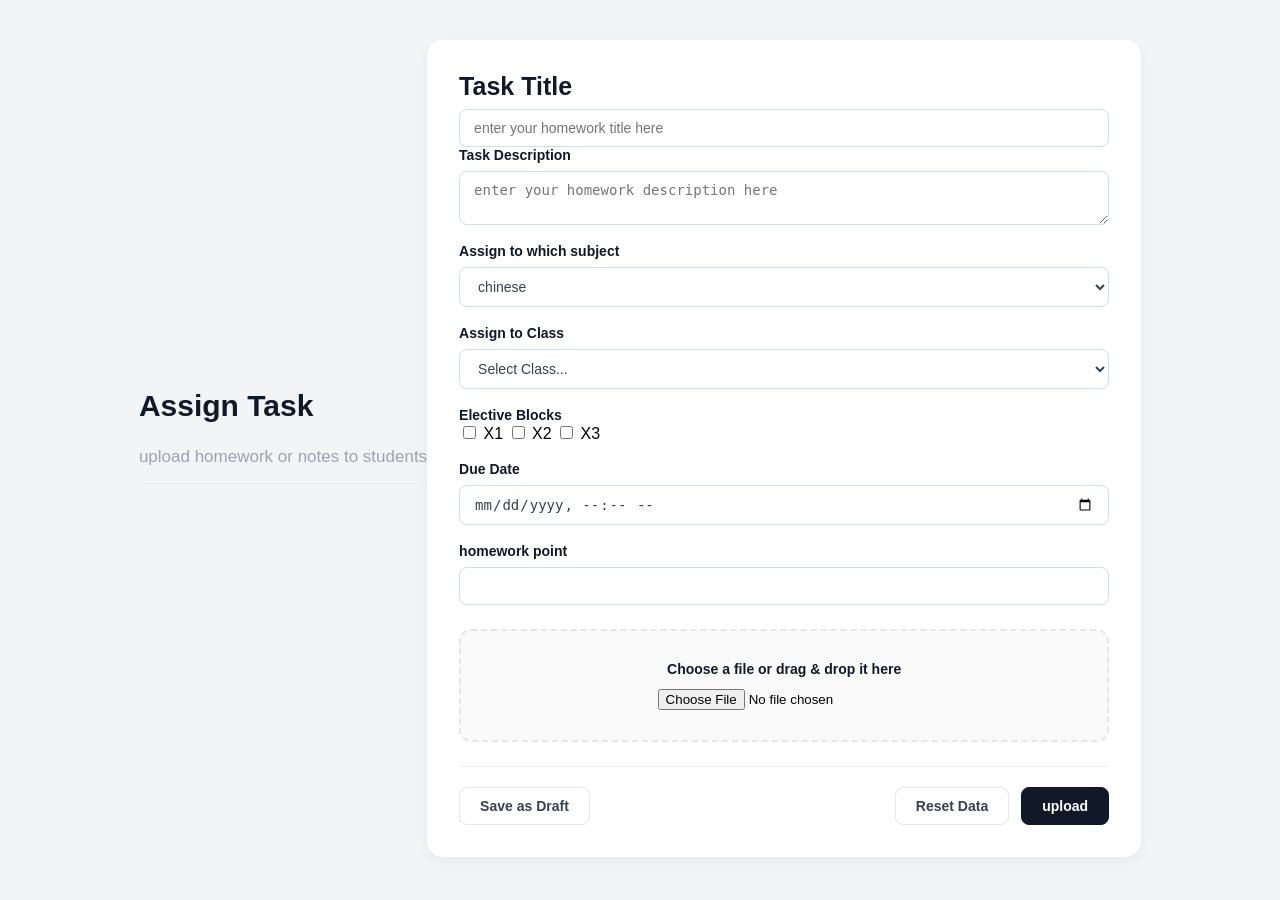
==== index.html @ e45375e1 "Add files via upload" ====
<!DOCTYPE html>
<html lang="en">
<head>
    <meta charset="UTF-8">
    <meta name="viewport" content="width=device-width, initial-scale=1.0">
    <title>Assign Task</title>
    <link rel="stylesheet" href="style.css">
    


</head>
<body>

    <header>
        <h2 class="card-title">Assign Task</h2>
        <br>
       <p class="card-description">upload homework or notes to students</p>

    </header>

    <form>
        <div class="input-group full-width">
    <label for="task-title"style="font-size: 25px;">Task Title</label>
    <input type="text" id="task-title" name="task-title" placeholder="enter your homework title here">
</div>
<!-- Add this right below your "Assign to" dropdown section -->
<div class="input-group full-width">
    <label for="task-ds">Task Description</label>
    <textarea id="task-ds" name="task-ds" placeholder="enter your homework description here"></textarea>
</div>
<br>
        <!-- First Dropdown List -->
        <div class="input-group">
            <label class="form-label" for="assign-to">Assign to which subject</label>
            <select id="assign-to" name="assign-to">
               
                <option value="chinese">chinese</option>
                <option value="english">English</option>
                <option value="math">Math</option>
                <option value="cs">cs</option>
                <option value="physics">Physics</option>
                <option value="chemistry">Chemistry</option>
                <option value="biology">Biology</option>
                <option value="ICT">ICT</option>
                <option value="m1">m1</option>
                <option value="history">History</option>


            </select>
        </div> 
        <!-- Add this right below your "Assign to" dropdown section -->

<br>

        <!-- Column 1: Core Classes -->
        <div class="grid-column">
            <div class="input-group">
    <label class="form-label" for="assign-to">Assign to Class</label>
    <select id="assign-to" name="assign-to">
        <option value="">Select Class...</option>
        <!-- Junior Forms (No Electives) -->
        <option value="s1a">S1A</option>
        <option value="s1b">S1B</option>
        <option value="s1c">S1C</option>
        <option value="s1d">S1D</option>
       <option value="s2a">S2A</option>
        <option value="s2b">S2B</option>
        <option value="s2c">S2C</option>
        <option value="s2d">S2D</option>
       <option value="s3a">S3A</option>
        <option value="s3b">S3B</option>
        <option value="s3c">S3C</option>
        <option value="s3d">S3D</option>

        <!-- Senior Forms (Will trigger Electives) -->
        <option value="s4a">S4A</option>
        <option value="s4b">S4B</option>
        <option value="s4c">S4C</option>
        <option value="s4d">S4D</option>
        <option value="s5a">S5A</option>
        <option value="s5b">S5B</option>
        <option value="s5c">S5C</option>
        <option value="s5d">S5D</option>
        <option value="s6a">S6A</option>
        <option value="s6b">S6B</option>
        <option value="s6c">S6C</option>
        <option value="s6d">S6D</option>
    </select>
</div>

<!-- Leave your Core Classes and Elective Blocks HTML exactly the same as before! -->

        </div>

        <br>

        <!-- Column 2: Elective Splits -->
        <div class="grid-column">
            <h4 class="section-title">Elective Blocks</h4>
            <label class="checkbox-label"><input type="checkbox" name="classes" value="elec-1"> X1</label>
            <label class="checkbox-label"><input type="checkbox" name="classes" value="elec-2"> X2</label>
            <label class="checkbox-label"><input type="checkbox" name="classes" value="elec-3"> X3</label>
            
        </div>
<br>
        <!-- Due Date Field -->
        <div class="input-group">
            <label for="due-date">Due Date</label>
            <input type="datetime-local" id="due-date" name="due-date">
        </div>
        <br>
        <div class="input-group">
            <label for="hpoint">homework point</label>
            <input type="number" id="hpoint" name="hpoint" min="0" max="20">
        </div>
      
        <!-- File Upload Area -->
        <div class="upload-container">
            <p>Choose a file or drag & drop it here</p>
            <input type="file" id="file-upload">
        </div>
      
        <!-- Bottom Action Buttons -->
        <div class="actions">
            <button type="button" class="btn-secondary">Save as Draft</button>
            <div class="button-group">
                <button type="reset" class="btn-outline">Reset Data</button>
                <button type="submit" class="btn-primary">upload</button>
            </div>
        </div>
    </form>

</body>
</html>
---- style.css ----
/* 1. Global Page Settings */
body {
    font-family: 'Segoe UI', Tahoma, Geneva, Verdana, sans-serif;
    background-color: #f3f4f6; /* Light gray background */
    margin: 0;
    padding: 40px 20px;
    display: flex;
    justify-content: center;
    align-items: center;
}

/* 2. The White Card Container (Your Form) */
form {
    background-color: #ffffff;
    width: 100%;
    max-width: 650px;
    padding: 32px;
    border-radius: 16px;
    box-shadow: 0 4px 12px rgba(0, 0, 0, 0.05);
}

/* 3. Header Styling */
header {
    border-bottom: 1px solid #f0f0f2;
    padding-bottom: 16px;
    margin-bottom: 24px;
    
}
.card-title {
    margin: 0 0 6px 0;
    font-size: 30px;
    color: #111827;
    font-weight: 600;
    left: 20px;
}
.card-description {
    margin: 0;
    font-size: 17px;
    color: #9ca3af;
}

/* 4. Form Layout Grid (Puts inputs side-by-side) */
.form-grid {
    display: grid;
    grid-template-columns: 1fr 1fr;
    gap: 20px;
    margin-bottom: 20px;
}

/* 5. Input Fields & Labels */
.input-group {
    
    display: flex;
    flex-direction: column;
    gap: 8px;
}
.input-group label, .section-title {
    font-size: 14px;
    font-weight: 600;
    color: #111827;
    margin: 0;
}
.input-group select, 
.input-group input[type="datetime-local"],
.input-group input[type="text"],
.input-group input[type="number"],
textarea {
    width: 100%;
    padding: 10px 14px;
    border: 1px solid #d3dcee;
    border-radius: 8px;
    font-size: 14px;
    color: #374151;
    background-color: #ffffff;
    box-sizing: border-box;
}

/* 6. Drag & Drop File Upload Area */
.upload-container {
    border: 2px dashed #e5e7eb;
    border-radius: 12px;
    padding: 30px;
    text-align: center;
    margin: 24px 0;
    background-color: #fafafa;
}
.upload-container p {
    margin: 0 0 12px 0;
    font-size: 14px;
    font-weight: 600;
    color: #111827;
}

/* 7. Action Buttons Bar */
.actions {
    display: flex;
    justify-content: space-between; /* Pushes Save as Draft to the left */
    align-items: center;
    margin-top: 24px;
    border-top: 1px solid #f0f0f2;
    padding-top: 20px;
}
.button-group {
    display: flex;
    gap: 12px; /* Spaces out Reset and Save Task */
}

/* Button Base Styles */
button {
    padding: 10px 20px;
    border-radius: 8px;
    font-size: 14px;
    font-weight: 600;
    cursor: pointer;
    transition: all 0.2s ease;
}
.btn-secondary {
    background: transparent;
    border: 1px solid #e5e7eb;
    color: #374151;
}
.btn-outline {
    background: transparent;
    border: 1px solid #e5e7eb;
    color: #374151;
}
.btn-primary {
    background-color: #111827; /* Dark black background */
    border: 1px solid #111827;
    color: #ffffff;
}
button:hover {
    opacity: 0.7;
}
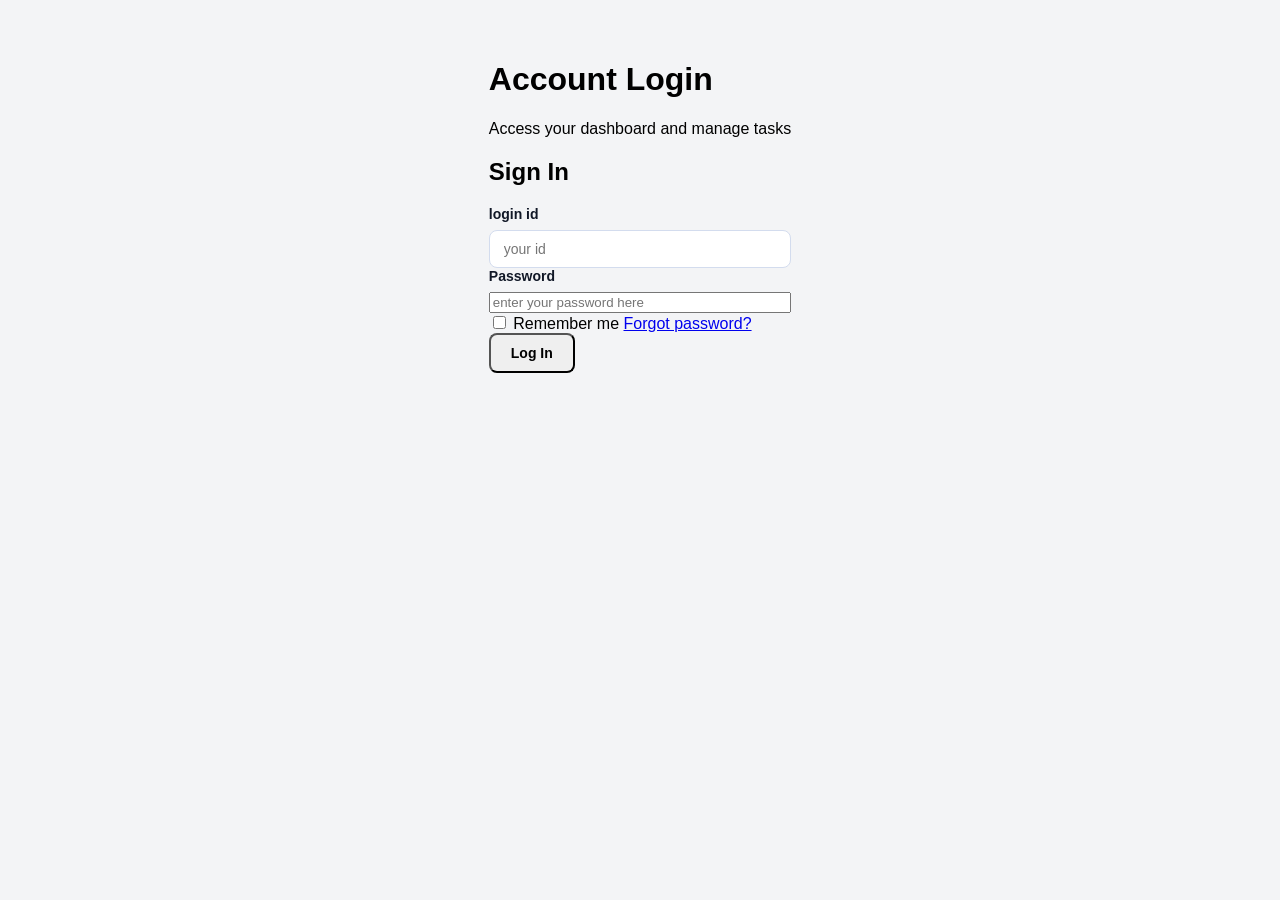
==== commit 1995c1a8: "Add files via upload" ====
--- a/index.html
+++ b/index.html
@@ -3,132 +3,50 @@
 <head>
     <meta charset="UTF-8">
     <meta name="viewport" content="width=device-width, initial-scale=1.0">
-    <title>Assign Task</title>
+    <title>login in your acc</title>
     <link rel="stylesheet" href="style.css">
-    
-
-
+    <!DOCTYPE html>
+<html lang="zh-Hant">
+<head>
+    <meta charset="UTF-8">
+    <meta name="viewport" content="width=device-width, initial-scale=1.0">
+    <title>登入頁面</title>
+    <link rel="stylesheet" href="style.css">
 </head>
 <body>
-
-    <header>
-        <h2 class="card-title">Assign Task</h2>
-        <br>
-       <p class="card-description">upload homework or notes to students</p>
-
-    </header>
-
-    <form>
-        <div class="input-group full-width">
-    <label for="task-title"style="font-size: 25px;">Task Title</label>
-    <input type="text" id="task-title" name="task-title" placeholder="enter your homework title here">
-</div>
-<!-- Add this right below your "Assign to" dropdown section -->
-<div class="input-group full-width">
-    <label for="task-ds">Task Description</label>
-    <textarea id="task-ds" name="task-ds" placeholder="enter your homework description here"></textarea>
-</div>
-<br>
-        <!-- First Dropdown List -->
-        <div class="input-group">
-            <label class="form-label" for="assign-to">Assign to which subject</label>
-            <select id="assign-to" name="assign-to">
-               
-                <option value="chinese">chinese</option>
-                <option value="english">English</option>
-                <option value="math">Math</option>
-                <option value="cs">cs</option>
-                <option value="physics">Physics</option>
-                <option value="chemistry">Chemistry</option>
-                <option value="biology">Biology</option>
-                <option value="ICT">ICT</option>
-                <option value="m1">m1</option>
-                <option value="history">History</option>
-
-
-            </select>
-        </div> 
-        <!-- Add this right below your "Assign to" dropdown section -->
-
-<br>
-
-        <!-- Column 1: Core Classes -->
-        <div class="grid-column">
-            <div class="input-group">
-    <label class="form-label" for="assign-to">Assign to Class</label>
-    <select id="assign-to" name="assign-to">
-        <option value="">Select Class...</option>
-        <!-- Junior Forms (No Electives) -->
-        <option value="s1a">S1A</option>
-        <option value="s1b">S1B</option>
-        <option value="s1c">S1C</option>
-        <option value="s1d">S1D</option>
-       <option value="s2a">S2A</option>
-        <option value="s2b">S2B</option>
-        <option value="s2c">S2C</option>
-        <option value="s2d">S2D</option>
-       <option value="s3a">S3A</option>
-        <option value="s3b">S3B</option>
-        <option value="s3c">S3C</option>
-        <option value="s3d">S3D</option>
-
-        <!-- Senior Forms (Will trigger Electives) -->
-        <option value="s4a">S4A</option>
-        <option value="s4b">S4B</option>
-        <option value="s4c">S4C</option>
-        <option value="s4d">S4D</option>
-        <option value="s5a">S5A</option>
-        <option value="s5b">S5B</option>
-        <option value="s5c">S5C</option>
-        <option value="s5d">S5D</option>
-        <option value="s6a">S6A</option>
-        <option value="s6b">S6B</option>
-        <option value="s6c">S6C</option>
-        <option value="s6d">S6D</option>
-    </select>
-</div>
-
-<!-- Leave your Core Classes and Elective Blocks HTML exactly the same as before! -->
-
+    <div class="page-layout">
+        <!-- 左側標題區域 -->
+        <div class="info-section">
+            <h1>Account Login</h1>
+            <p>Access your dashboard and manage tasks</p>
         </div>
 
-        <br>
+        <!-- 右側白色表單卡片 -->
+        <div class="form-card">
+            <h2 class="form-title">Sign In</h2>
+            <forma action="/login.php">
+                <div class="input-group">
+                    <label for="email">login id</label>
+                    <input type="text" id="email" required placeholder="your id">
+                </div>
+                
+                <div class="input-group">
+                    <label for="password">Password</label>
+                    <input type="password" id="password" required placeholder="enter your password here">
+                </div>
 
-        <!-- Column 2: Elective Splits -->
-        <div class="grid-column">
-            <h4 class="section-title">Elective Blocks</h4>
-            <label class="checkbox-label"><input type="checkbox" name="classes" value="elec-1"> X1</label>
-            <label class="checkbox-label"><input type="checkbox" name="classes" value="elec-2"> X2</label>
-            <label class="checkbox-label"><input type="checkbox" name="classes" value="elec-3"> X3</label>
-            
+                <div class="options-group">
+                    <label class="checkbox-container">
+                        <input type="checkbox"> Remember me
+                    </label>
+                    <a href="#" class="forgot-link">Forgot password?</a>
+                </div>
+
+                <button type="submit" class="submit-btn">Log In</button>
+            </form>
         </div>
-<br>
-        <!-- Due Date Field -->
-        <div class="input-group">
-            <label for="due-date">Due Date</label>
-            <input type="datetime-local" id="due-date" name="due-date">
-        </div>
-        <br>
-        <div class="input-group">
-            <label for="hpoint">homework point</label>
-            <input type="number" id="hpoint" name="hpoint" min="0" max="20">
-        </div>
-      
-        <!-- File Upload Area -->
-        <div class="upload-container">
-            <p>Choose a file or drag & drop it here</p>
-            <input type="file" id="file-upload">
-        </div>
-      
-        <!-- Bottom Action Buttons -->
-        <div class="actions">
-            <button type="button" class="btn-secondary">Save as Draft</button>
-            <div class="button-group">
-                <button type="reset" class="btn-outline">Reset Data</button>
-                <button type="submit" class="btn-primary">upload</button>
-            </div>
-        </div>
-    </form>
-
+    </div>
 </body>
 </html>
+
+    
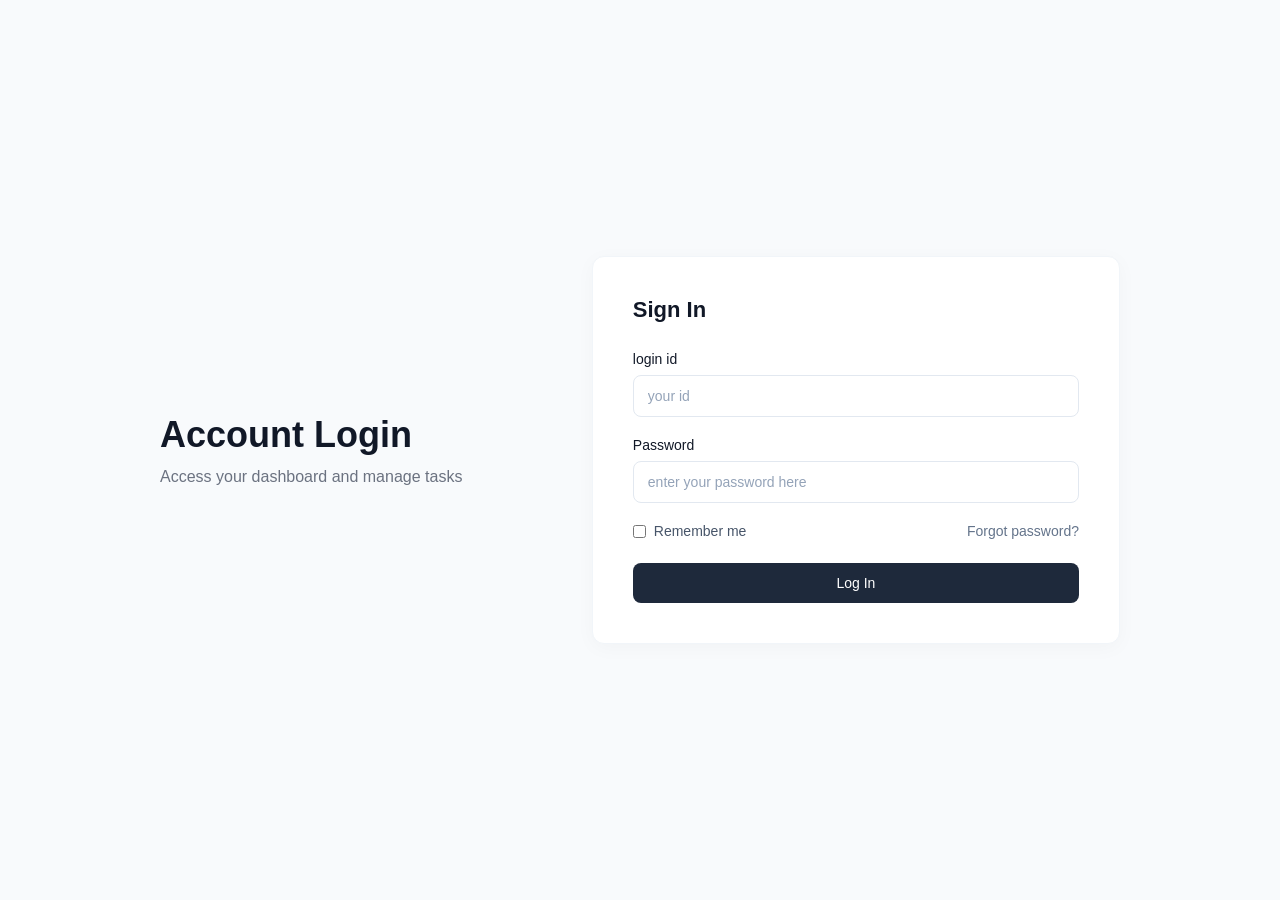
==== commit e27281fa: "Update index.html" ====
--- a/index.html
+++ b/index.html
@@ -27,12 +27,12 @@
             <forma action="/login.php">
                 <div class="input-group">
                     <label for="email">login id</label>
-                    <input type="text" id="email" required placeholder="your id">
+                    <input type="text" id="email" required placeholder="your id" required>
                 </div>
                 
                 <div class="input-group">
                     <label for="password">Password</label>
-                    <input type="password" id="password" required placeholder="enter your password here">
+                    <input type="password" id="password" required placeholder="enter your password here" required>
                 </div>
 
                 <div class="options-group">
@@ -49,4 +49,4 @@
 </body>
 </html>
 
-    +    
--- a/style.css
+++ b/style.css
@@ -1,134 +1,152 @@
-/* 1. Global Page Settings */
+/* 基礎重設 */
+* {
+    box-sizing: border-box;
+    margin: 0;
+    padding: 0;
+    font-family: -apple-system, BlinkMacSystemFont, "Segoe UI", Roboto, Helvetica, Arial, sans-serif;
+}
+
 body {
-    font-family: 'Segoe UI', Tahoma, Geneva, Verdana, sans-serif;
-    background-color: #f3f4f6; /* Light gray background */
-    margin: 0;
-    padding: 40px 20px;
+    background-color: #f8fafc;
+    color: #1a1a1a;
     display: flex;
     justify-content: center;
     align-items: center;
+    min-height: 100vh;
+    padding: 20px;
 }
 
-/* 2. The White Card Container (Your Form) */
-form {
-    background-color: #ffffff;
+/* 左右佈局容器 */
+.page-layout {
+    display: flex;
     width: 100%;
-    max-width: 650px;
-    padding: 32px;
-    border-radius: 16px;
-    box-shadow: 0 4px 12px rgba(0, 0, 0, 0.05);
+    max-width: 960px;
+    align-items: center;
+    gap: 60px;
 }
 
-/* 3. Header Styling */
-header {
-    border-bottom: 1px solid #f0f0f2;
-    padding-bottom: 16px;
-    margin-bottom: 24px;
-    
-}
-.card-title {
-    margin: 0 0 6px 0;
-    font-size: 30px;
-    color: #111827;
-    font-weight: 600;
-    left: 20px;
-}
-.card-description {
-    margin: 0;
-    font-size: 17px;
-    color: #9ca3af;
+/* 左側文字 */
+.info-section {
+    flex: 1;
 }
 
-/* 4. Form Layout Grid (Puts inputs side-by-side) */
-.form-grid {
-    display: grid;
-    grid-template-columns: 1fr 1fr;
-    gap: 20px;
+.info-section h1 {
+    font-size: 36px;
+    font-weight: 600;
+    color: #111827;
+    margin-bottom: 12px;
+}
+
+.info-section p {
+    font-size: 16px;
+    color: #6b7280;
+}
+
+/* 右側白色卡片 */
+.form-card {
+    flex: 1.2;
+    background-color: #ffffff;
+    padding: 40px;
+    border-radius: 12px;
+    box-shadow: 0 4px 20px rgba(0, 0, 0, 0.03);
+    border: 1px solid #f1f5f9;
+}
+
+.form-title {
+    font-size: 22px;
+    font-weight: 600;
+    color: #111827;
+    margin-bottom: 28px;
+}
+
+/* 輸入框樣式 */
+.input-group {
     margin-bottom: 20px;
 }
 
-/* 5. Input Fields & Labels */
-.input-group {
-    
+.input-group label {
+    display: block;
+    font-size: 14px;
+    font-weight: 500;
+    color: #111827;
+    margin-bottom: 8px;
+}
+
+.input-group input {
+    width: 100%;
+    padding: 12px 14px;
+    border: 1px solid #e2e8f0;
+    border-radius: 8px;
+    font-size: 14px;
+    color: #334155;
+    background-color: #ffffff;
+    transition: border-color 0.2s, box-shadow 0.2s;
+}
+
+.input-group input::placeholder {
+    color: #94a3b8;
+}
+
+.input-group input:focus {
+    outline: none;
+    border-color: #94a3b8;
+    box-shadow: 0 0 0 3px rgba(226, 232, 240, 0.5);
+}
+
+/* 多選框與忘記密碼區域 */
+.options-group {
     display: flex;
-    flex-direction: column;
+    justify-content: space-between;
+    align-items: center;
+    margin-bottom: 24px;
+    font-size: 14px;
+}
+
+.checkbox-container {
+    color: #475569;
+    cursor: pointer;
+    display: flex;
+    align-items: center;
     gap: 8px;
 }
-.input-group label, .section-title {
-    font-size: 14px;
-    font-weight: 600;
-    color: #111827;
-    margin: 0;
+
+.forgot-link {
+    color: #64748b;
+    text-decoration: none;
 }
-.input-group select, 
-.input-group input[type="datetime-local"],
-.input-group input[type="text"],
-.input-group input[type="number"],
-textarea {
+
+.forgot-link:hover {
+    text-decoration: underline;
+}
+
+/* 按鈕 */
+.submit-btn {
     width: 100%;
-    padding: 10px 14px;
-    border: 1px solid #d3dcee;
+    padding: 12px;
+    background-color: #1e293b;
+    color: #ffffff;
+    border: none;
     border-radius: 8px;
     font-size: 14px;
-    color: #374151;
-    background-color: #ffffff;
-    box-sizing: border-box;
+    font-weight: 500;
+    cursor: pointer;
+    transition: background-color 0.2s;
 }
 
-/* 6. Drag & Drop File Upload Area */
-.upload-container {
-    border: 2px dashed #e5e7eb;
-    border-radius: 12px;
-    padding: 30px;
-    text-align: center;
-    margin: 24px 0;
-    background-color: #fafafa;
-}
-.upload-container p {
-    margin: 0 0 12px 0;
-    font-size: 14px;
-    font-weight: 600;
-    color: #111827;
+.submit-btn:hover {
+    background-color: #0f172a;
 }
 
-/* 7. Action Buttons Bar */
-.actions {
-    display: flex;
-    justify-content: space-between; /* Pushes Save as Draft to the left */
-    align-items: center;
-    margin-top: 24px;
-    border-top: 1px solid #f0f0f2;
-    padding-top: 20px;
-}
-.button-group {
-    display: flex;
-    gap: 12px; /* Spaces out Reset and Save Task */
+/* 響應式 RWD：手機版改為上下排列 */
+@media (max-width: 768px) {
+    .page-layout {
+        flex-direction: column;
+        gap: 30px;
+        text-align: center;
+    }
+    
+    .form-card {
+        width: 100%;
+    }
 }
 
-/* Button Base Styles */
-button {
-    padding: 10px 20px;
-    border-radius: 8px;
-    font-size: 14px;
-    font-weight: 600;
-    cursor: pointer;
-    transition: all 0.2s ease;
-}
-.btn-secondary {
-    background: transparent;
-    border: 1px solid #e5e7eb;
-    color: #374151;
-}
-.btn-outline {
-    background: transparent;
-    border: 1px solid #e5e7eb;
-    color: #374151;
-}
-.btn-primary {
-    background-color: #111827; /* Dark black background */
-    border: 1px solid #111827;
-    color: #ffffff;
-}
-button:hover {
-    opacity: 0.7;
-}
--- a/style.css
+++ b/style.css
@@ -1,134 +1,152 @@
-/* 1. Global Page Settings */
+/* 基礎重設 */
+* {
+    box-sizing: border-box;
+    margin: 0;
+    padding: 0;
+    font-family: -apple-system, BlinkMacSystemFont, "Segoe UI", Roboto, Helvetica, Arial, sans-serif;
+}
+
 body {
-    font-family: 'Segoe UI', Tahoma, Geneva, Verdana, sans-serif;
-    background-color: #f3f4f6; /* Light gray background */
-    margin: 0;
-    padding: 40px 20px;
+    background-color: #f8fafc;
+    color: #1a1a1a;
     display: flex;
     justify-content: center;
     align-items: center;
+    min-height: 100vh;
+    padding: 20px;
 }
 
-/* 2. The White Card Container (Your Form) */
-form {
-    background-color: #ffffff;
+/* 左右佈局容器 */
+.page-layout {
+    display: flex;
     width: 100%;
-    max-width: 650px;
-    padding: 32px;
-    border-radius: 16px;
-    box-shadow: 0 4px 12px rgba(0, 0, 0, 0.05);
+    max-width: 960px;
+    align-items: center;
+    gap: 60px;
 }
 
-/* 3. Header Styling */
-header {
-    border-bottom: 1px solid #f0f0f2;
-    padding-bottom: 16px;
-    margin-bottom: 24px;
-    
-}
-.card-title {
-    margin: 0 0 6px 0;
-    font-size: 30px;
-    color: #111827;
-    font-weight: 600;
-    left: 20px;
-}
-.card-description {
-    margin: 0;
-    font-size: 17px;
-    color: #9ca3af;
+/* 左側文字 */
+.info-section {
+    flex: 1;
 }
 
-/* 4. Form Layout Grid (Puts inputs side-by-side) */
-.form-grid {
-    display: grid;
-    grid-template-columns: 1fr 1fr;
-    gap: 20px;
+.info-section h1 {
+    font-size: 36px;
+    font-weight: 600;
+    color: #111827;
+    margin-bottom: 12px;
+}
+
+.info-section p {
+    font-size: 16px;
+    color: #6b7280;
+}
+
+/* 右側白色卡片 */
+.form-card {
+    flex: 1.2;
+    background-color: #ffffff;
+    padding: 40px;
+    border-radius: 12px;
+    box-shadow: 0 4px 20px rgba(0, 0, 0, 0.03);
+    border: 1px solid #f1f5f9;
+}
+
+.form-title {
+    font-size: 22px;
+    font-weight: 600;
+    color: #111827;
+    margin-bottom: 28px;
+}
+
+/* 輸入框樣式 */
+.input-group {
     margin-bottom: 20px;
 }
 
-/* 5. Input Fields & Labels */
-.input-group {
-    
+.input-group label {
+    display: block;
+    font-size: 14px;
+    font-weight: 500;
+    color: #111827;
+    margin-bottom: 8px;
+}
+
+.input-group input {
+    width: 100%;
+    padding: 12px 14px;
+    border: 1px solid #e2e8f0;
+    border-radius: 8px;
+    font-size: 14px;
+    color: #334155;
+    background-color: #ffffff;
+    transition: border-color 0.2s, box-shadow 0.2s;
+}
+
+.input-group input::placeholder {
+    color: #94a3b8;
+}
+
+.input-group input:focus {
+    outline: none;
+    border-color: #94a3b8;
+    box-shadow: 0 0 0 3px rgba(226, 232, 240, 0.5);
+}
+
+/* 多選框與忘記密碼區域 */
+.options-group {
     display: flex;
-    flex-direction: column;
+    justify-content: space-between;
+    align-items: center;
+    margin-bottom: 24px;
+    font-size: 14px;
+}
+
+.checkbox-container {
+    color: #475569;
+    cursor: pointer;
+    display: flex;
+    align-items: center;
     gap: 8px;
 }
-.input-group label, .section-title {
-    font-size: 14px;
-    font-weight: 600;
-    color: #111827;
-    margin: 0;
+
+.forgot-link {
+    color: #64748b;
+    text-decoration: none;
 }
-.input-group select, 
-.input-group input[type="datetime-local"],
-.input-group input[type="text"],
-.input-group input[type="number"],
-textarea {
+
+.forgot-link:hover {
+    text-decoration: underline;
+}
+
+/* 按鈕 */
+.submit-btn {
     width: 100%;
-    padding: 10px 14px;
-    border: 1px solid #d3dcee;
+    padding: 12px;
+    background-color: #1e293b;
+    color: #ffffff;
+    border: none;
     border-radius: 8px;
     font-size: 14px;
-    color: #374151;
-    background-color: #ffffff;
-    box-sizing: border-box;
+    font-weight: 500;
+    cursor: pointer;
+    transition: background-color 0.2s;
 }
 
-/* 6. Drag & Drop File Upload Area */
-.upload-container {
-    border: 2px dashed #e5e7eb;
-    border-radius: 12px;
-    padding: 30px;
-    text-align: center;
-    margin: 24px 0;
-    background-color: #fafafa;
-}
-.upload-container p {
-    margin: 0 0 12px 0;
-    font-size: 14px;
-    font-weight: 600;
-    color: #111827;
+.submit-btn:hover {
+    background-color: #0f172a;
 }
 
-/* 7. Action Buttons Bar */
-.actions {
-    display: flex;
-    justify-content: space-between; /* Pushes Save as Draft to the left */
-    align-items: center;
-    margin-top: 24px;
-    border-top: 1px solid #f0f0f2;
-    padding-top: 20px;
-}
-.button-group {
-    display: flex;
-    gap: 12px; /* Spaces out Reset and Save Task */
+/* 響應式 RWD：手機版改為上下排列 */
+@media (max-width: 768px) {
+    .page-layout {
+        flex-direction: column;
+        gap: 30px;
+        text-align: center;
+    }
+    
+    .form-card {
+        width: 100%;
+    }
 }
 
-/* Button Base Styles */
-button {
-    padding: 10px 20px;
-    border-radius: 8px;
-    font-size: 14px;
-    font-weight: 600;
-    cursor: pointer;
-    transition: all 0.2s ease;
-}
-.btn-secondary {
-    background: transparent;
-    border: 1px solid #e5e7eb;
-    color: #374151;
-}
-.btn-outline {
-    background: transparent;
-    border: 1px solid #e5e7eb;
-    color: #374151;
-}
-.btn-primary {
-    background-color: #111827; /* Dark black background */
-    border: 1px solid #111827;
-    color: #ffffff;
-}
-button:hover {
-    opacity: 0.7;
-}
